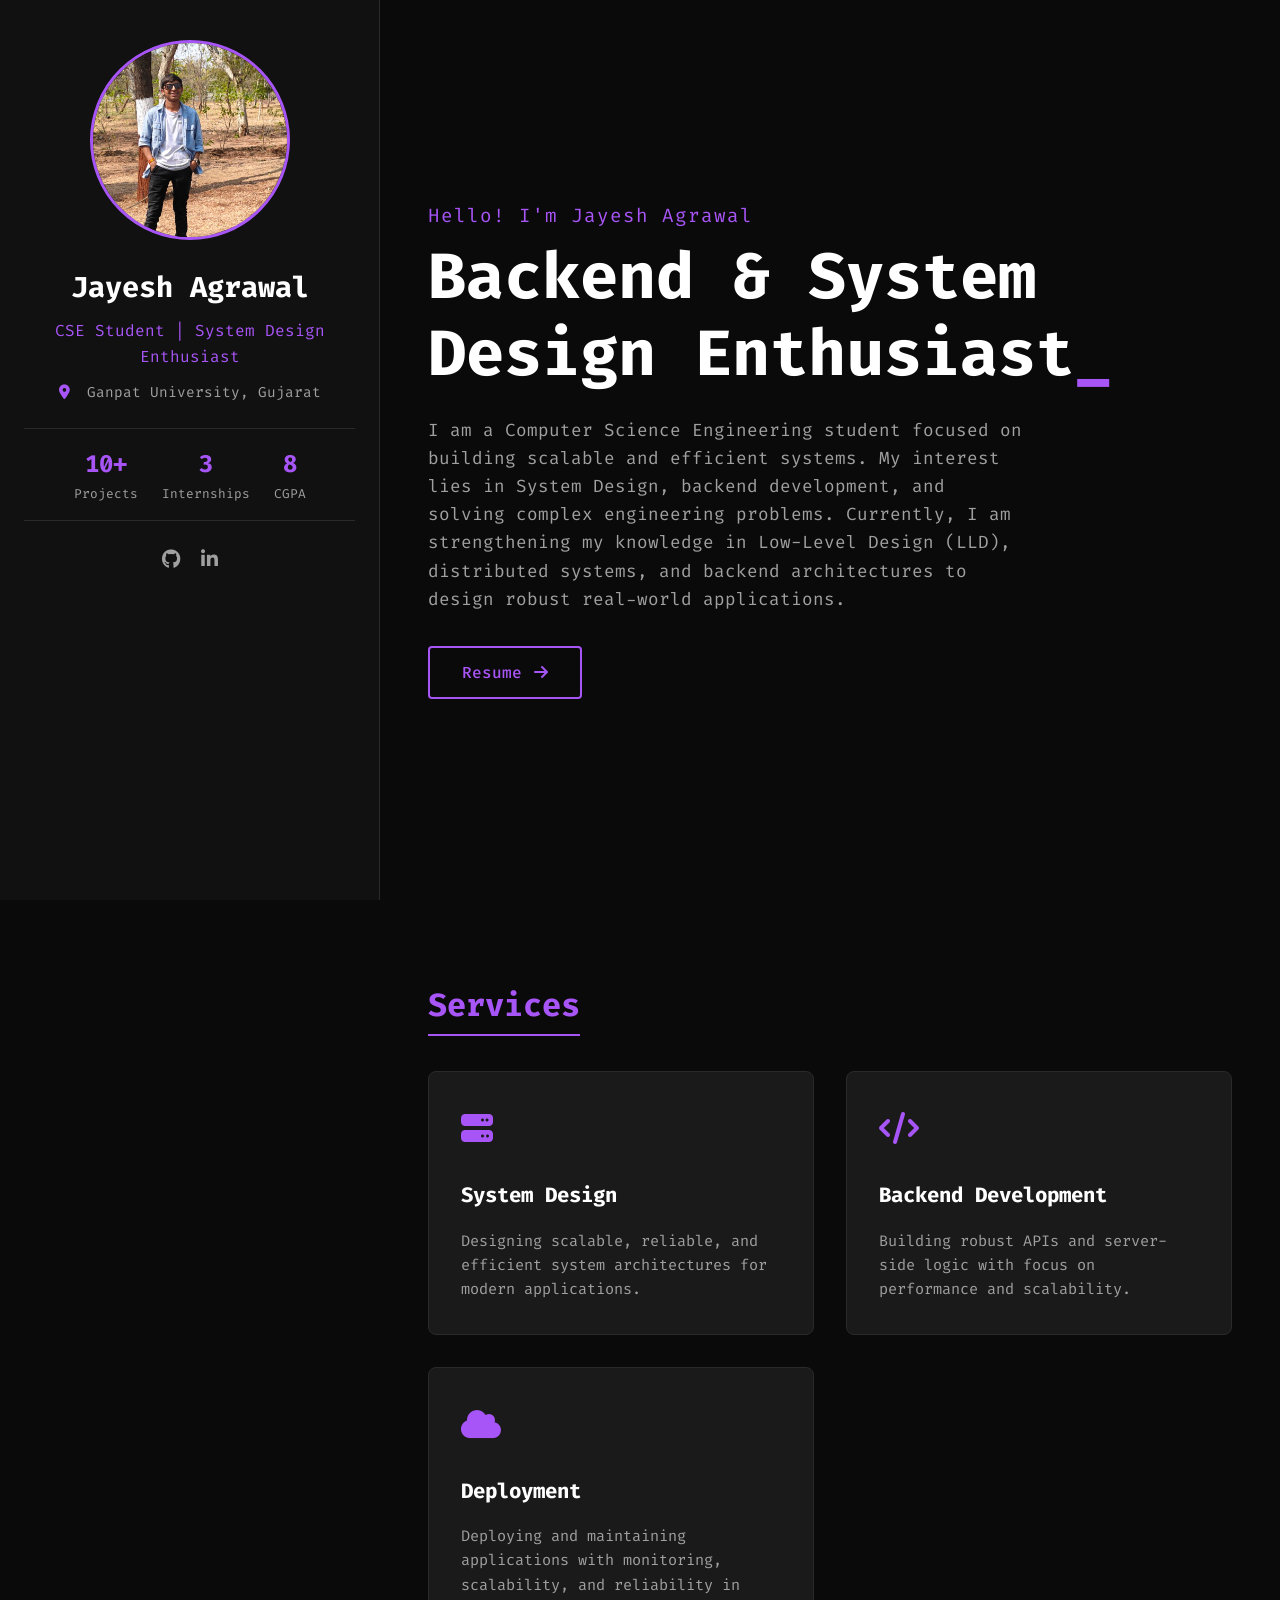
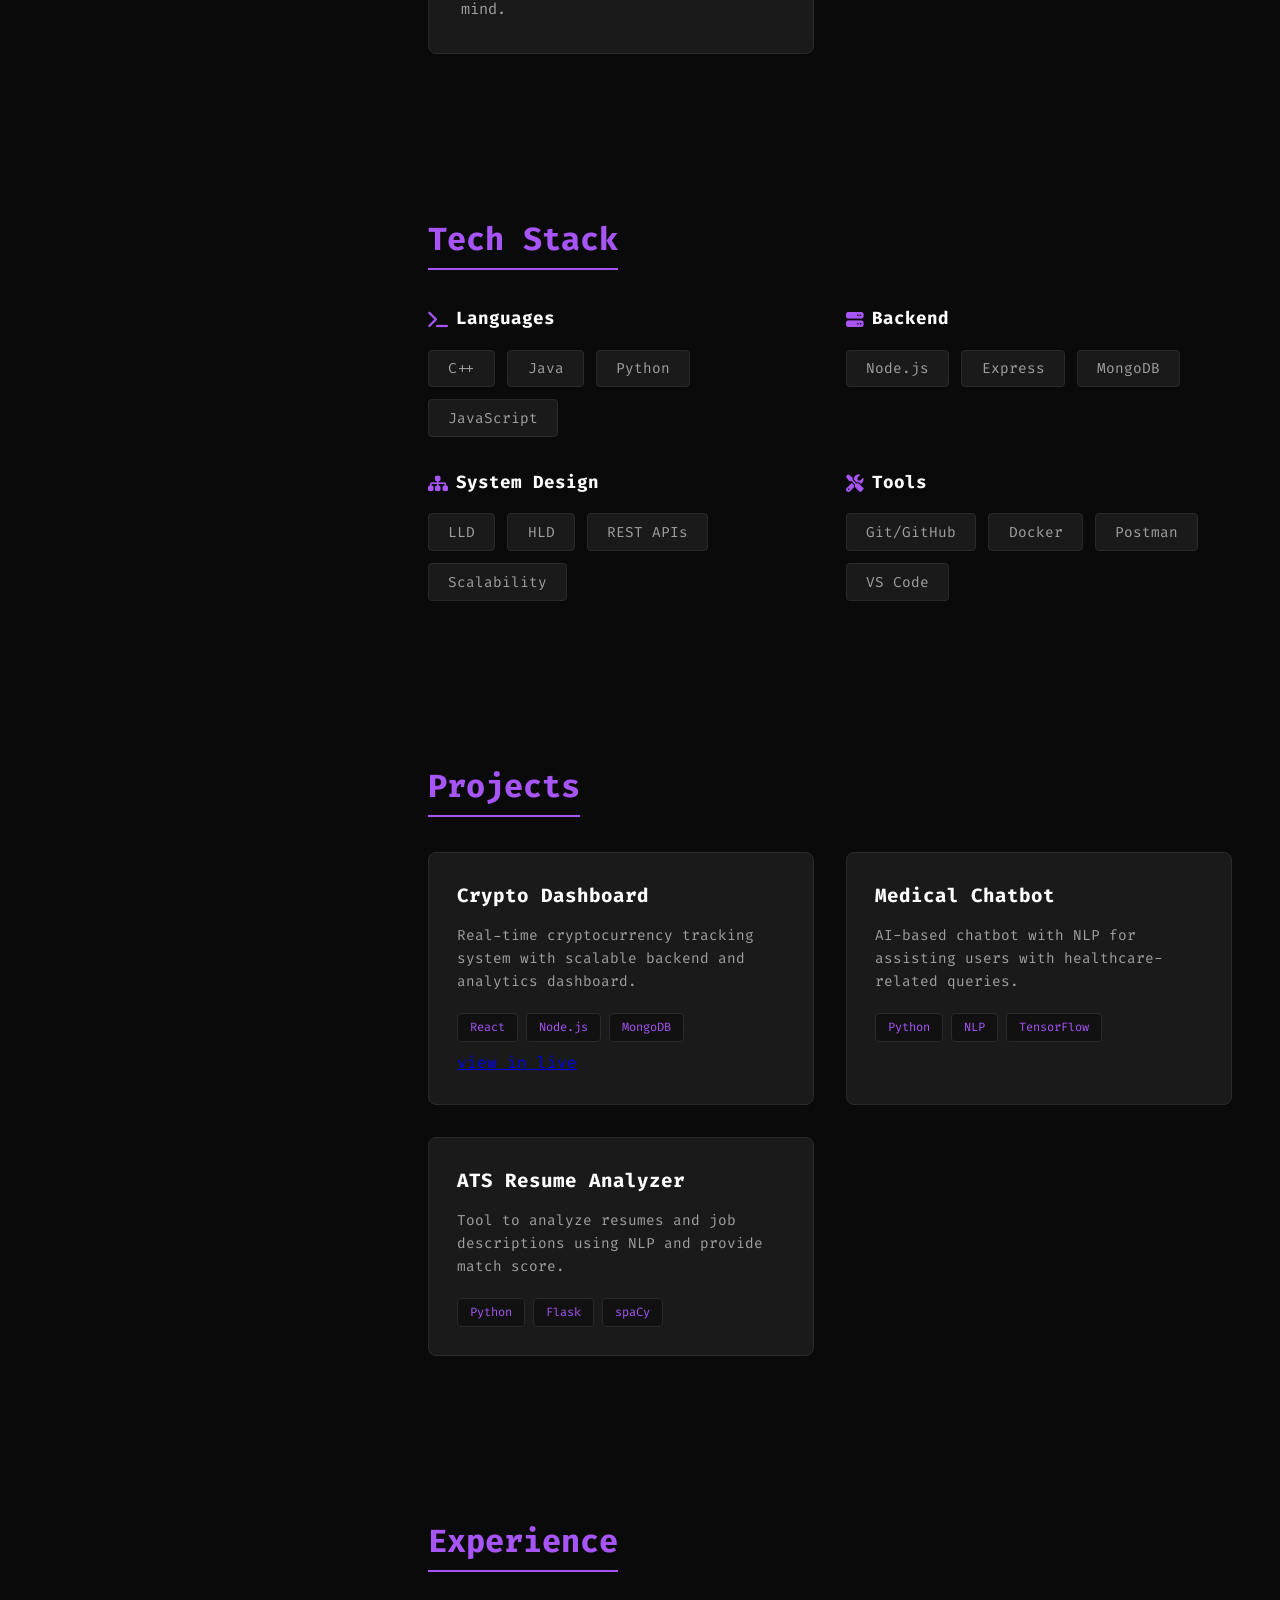
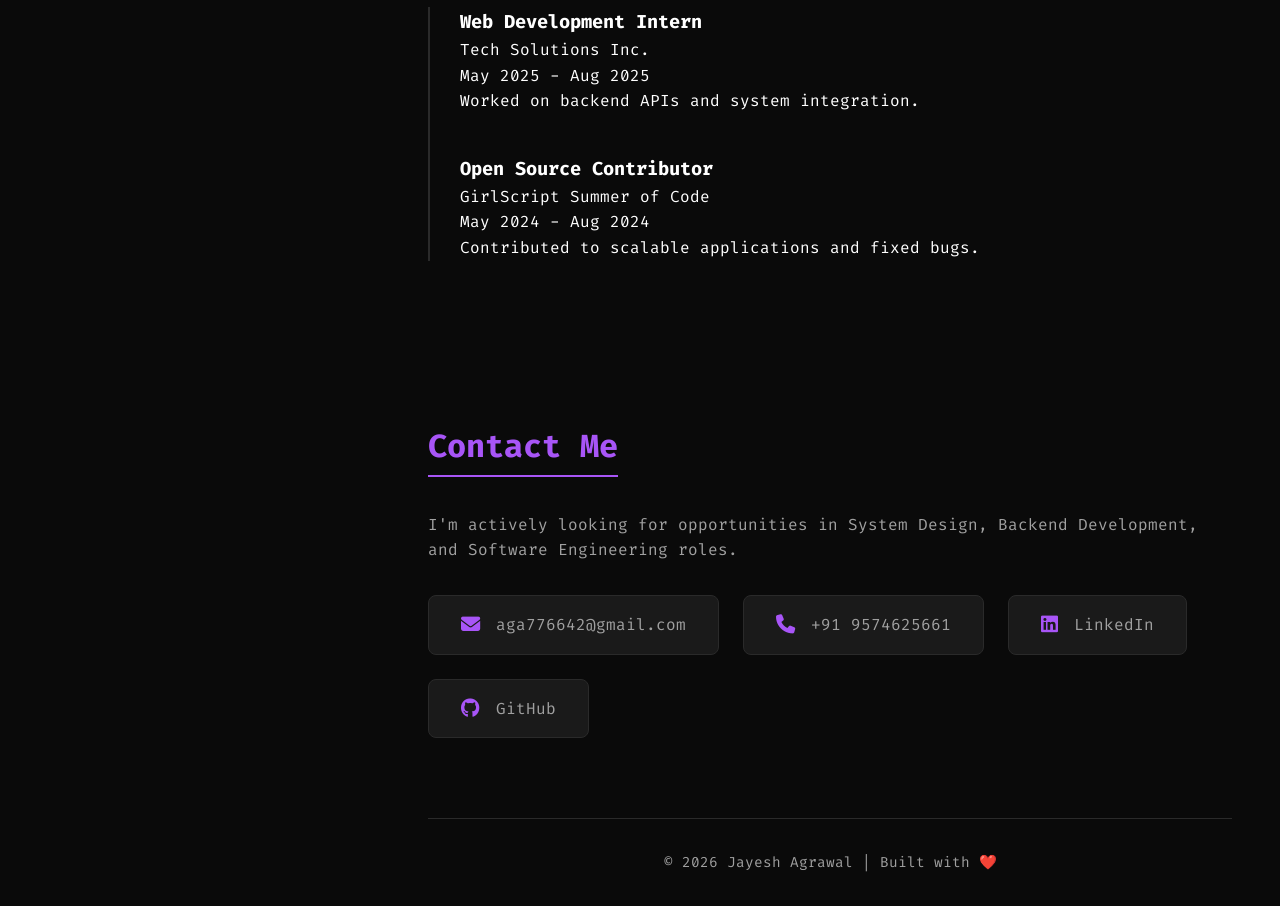
==== index.html @ ef9f1870 "first commit" ====
<!DOCTYPE html>
<html lang="en">
<head>
    <meta charset="UTF-8">
    <meta name="viewport" content="width=device-width, initial-scale=1.0">
    <title>Jayesh Agrawal | System Design Enthusiast</title>

    <link rel="stylesheet" href="style.css">

    <!-- Fonts -->
    <link href="https://fonts.googleapis.com/css2?family=Fira+Code:wght@400;500;600;700&display=swap" rel="stylesheet">

    <!-- Icons -->
    <link rel="stylesheet" href="https://cdnjs.cloudflare.com/ajax/libs/font-awesome/6.5.1/css/all.min.css">
</head>

<body>

<!-- Sidebar -->
<aside class="sidebar">
    <div class="profile-container">

        <div class="profile-image">
            <img src="images/pImage.jpeg" alt="profile">
        </div>

        <div class="profile-info">
            <h2 class="profile-name">Jayesh Agrawal</h2>    
            <p class="profile-title">CSE Student | System Design Enthusiast</p>
            <p class="profile-location">
                <i class="fas fa-map-marker-alt"></i> Ganpat University, Gujarat
            </p>

            <div class="profile-stats">
                <div class="stat-item">
                    <span class="stat-number">10+</span>
                    <span class="stat-label">Projects</span>
                </div>
                <div class="stat-item">
                    <span class="stat-number">3</span>
                    <span class="stat-label">Internships</span>
                </div>
                <div class="stat-item">
                    <span class="stat-number">8</span>
                    <span class="stat-label">CGPA</span>
                </div>
            </div>

            <div class="profile-social">
                <a href="https://github.com/yourusername" target="_blank">
                    <i class="fab fa-github"></i>
                </a>
                <a href="https://www.linkedin.com/in/jayesh-agrawal-59233b357" target="_blank">
                    <i class="fab fa-linkedin-in"></i>
                </a>
            </div>

        </div>
    </div>
</aside>

<!-- Main Content -->
<main class="main-content">
<div class="container">

<!-- Hero Section -->
<section class="hero">
    <p class="greeting">Hello! I'm Jayesh Agrawal</p>

    <h1 class="main-title">Backend & System Design Enthusiast</h1>

    <p class="description">
        I am a Computer Science Engineering student focused on building scalable and efficient systems. 
        My interest lies in System Design, backend development, and solving complex engineering problems.

        Currently, I am strengthening my knowledge in Low-Level Design (LLD), distributed systems, and 
        backend architectures to design robust real-world applications.
    </p>

    <a href="https://drive.google.com/file/d/1Hsg8nvpB4uNZb0gohSUOtMNKNr97RW5D/view?usp=drivesdk" class="resume-btn">
        Resume <i class="fas fa-arrow-right"></i>
    </a>
</section>

<!-- Services -->
<section class="services">
    <h2 class="section-title">Services</h2>

    <div class="services-grid">

        <div class="service-card">
            <div class="service-icon">
                <i class="fas fa-server"></i>
            </div>
            <h3>System Design</h3>
            <p>Designing scalable, reliable, and efficient system architectures for modern applications.</p>
        </div>

        <div class="service-card">
            <div class="service-icon">
                <i class="fas fa-code"></i>
            </div>
            <h3>Backend Development</h3>
            <p>Building robust APIs and server-side logic with focus on performance and scalability.</p>
        </div>

        <div class="service-card">
            <div class="service-icon">
                <i class="fas fa-cloud"></i>
            </div>
            <h3>Deployment</h3>
            <p>Deploying and maintaining applications with monitoring, scalability, and reliability in mind.</p>
        </div>

    </div>
</section>

<!-- Skills -->
<section class="skills">
    <h2 class="section-title">Tech Stack</h2>

    <div class="skills-container">

        <div class="skill-category">
            <h3><i class="fas fa-terminal"></i> Languages</h3>
            <div class="skill-items">
                <span class="skill-item">C++</span>
                <span class="skill-item">Java</span>
                <span class="skill-item">Python</span>
                <span class="skill-item">JavaScript</span>
            </div>
        </div>

        <div class="skill-category">
            <h3><i class="fas fa-server"></i> Backend</h3>
            <div class="skill-items">
                <span class="skill-item">Node.js</span>
                <span class="skill-item">Express</span>
                <span class="skill-item">MongoDB</span>
            </div>
        </div>

        <div class="skill-category">
            <h3><i class="fas fa-sitemap"></i> System Design</h3>
            <div class="skill-items">
                <span class="skill-item">LLD</span>
                <span class="skill-item">HLD</span>
                <span class="skill-item">REST APIs</span>
                <span class="skill-item">Scalability</span>
            </div>
        </div>

        <div class="skill-category">
            <h3><i class="fas fa-tools"></i> Tools</h3>
            <div class="skill-items">
                <span class="skill-item">Git/GitHub</span>
                <span class="skill-item">Docker</span>
                <span class="skill-item">Postman</span>
                <span class="skill-item">VS Code</span>
            </div>
        </div>

    </div>
</section>

<!-- Projects -->
<section class="projects">
    <h2 class="section-title">Projects</h2>

    <div class="projects-grid">

        <div class="project-card">
            <h3>Crypto Dashboard</h3>
            <p>
                Real-time cryptocurrency tracking system with scalable backend and analytics dashboard.
            </p>
            <div class="project-tags">
                <span>React</span>
                <span>Node.js</span>
                <span>MongoDB</span>
                <a href="https://crypto-dashboard-alpha-plum.vercel.app/" target="_blank">view in live</a>
            </div>
        </div>

        <div class="project-card">
            <h3>Medical Chatbot</h3>
            <p>
                AI-based chatbot with NLP for assisting users with healthcare-related queries.
            </p>
            <div class="project-tags">
                <span>Python</span>
                <span>NLP</span>
                <span>TensorFlow</span>
            </div>
        </div>

        <div class="project-card">
            <h3>ATS Resume Analyzer</h3>
            <p>
                Tool to analyze resumes and job descriptions using NLP and provide match score.
            </p>
            <div class="project-tags">
                <span>Python</span>
                <span>Flask</span>
                <span>spaCy</span>
            </div>
        </div>

    </div>
</section>

<!-- Experience -->
<section class="experience">
    <h2 class="section-title">Experience</h2>

    <div class="timeline">

        <div class="timeline-item">
            <h3>Web Development Intern</h3>
            <p>Tech Solutions Inc.</p>
            <p>May 2025 - Aug 2025</p>
            <p>Worked on backend APIs and system integration.</p>
        </div>

        <div class="timeline-item">
            <h3>Open Source Contributor</h3>
            <p>GirlScript Summer of Code</p>
            <p>May 2024 - Aug 2024</p>
            <p>Contributed to scalable applications and fixed bugs.</p>
        </div>

    </div>
</section>

<!-- Contact -->
<section class="contact">
    <h2 class="section-title">Contact Me</h2>

    <p class="contact-intro">
        I'm actively looking for opportunities in System Design, Backend Development, and Software Engineering roles.
    </p>

    <div class="contact-links">

        <a href="mailto:aga776642@gmail.com" class="contact-item">
            <i class="fas fa-envelope"></i>
            <span>aga776642@gmail.com</span>
        </a>

        <a href="tel:+91 9574625661" class="contact-item">
            <i class="fas fa-phone"></i>
            <span>+91 9574625661</span>
        </a>

        <a href="https://www.linkedin.com/in/jayesh-agrawal-59233b357" target="_blank" class="contact-item">
            <i class="fab fa-linkedin"></i>
            <span>LinkedIn</span>
        </a>

        <a href="https://github.com/yourusername" target="_blank" class="contact-item">
            <i class="fab fa-github"></i>
            <span>GitHub</span>
        </a>

    </div>
</section>

<!-- Footer -->
<footer class="footer">
    <p>© 2026 Jayesh Agrawal | Built with ❤️</p>
</footer>

</div>
</main>

</body>
</html>
---- style.css ----
/* ===== RESET & BASE ===== */
* {
    margin: 0;
    padding: 0;
    box-sizing: border-box;
}

:root {
    --bg-primary: #0a0a0a;
    --bg-secondary: #111111;
    --bg-card: #1a1a1a;
    --text-primary: #ffffff;
    --text-secondary: #a0a0a0;
    --accent: #a855f7;        /* Purple accent */
    --accent-dark: #9333ea;    /* Darker purple */
    --accent-glow: rgba(168, 85, 247, 0.2);  /* Purple glow */
    --border-color: #2a2a2a;
    --sidebar-width: 380px;
}

body {
    font-family: 'Fira Code', monospace;
    background-color: var(--bg-primary);
    color: var(--text-primary);
    line-height: 1.6;
    display: flex;
}

/* ===== SIDEBAR ===== */
.sidebar {
    width: var(--sidebar-width);
    height: 100vh;
    position: fixed;
    left: 0;
    top: 0;
    background: var(--bg-secondary);
    border-right: 1px solid var(--border-color);
    overflow-y: auto;
    padding: 2.5rem 1.5rem;
}

.profile-container {
    display: flex;
    flex-direction: column;
    align-items: center;
    text-align: center;
}

.profile-image {
    width: 200px;
    height: 200px;
    border-radius: 50%;
    overflow: hidden;
    border: 3px solid var(--accent);
    margin-bottom: 1.5rem;
    position: relative;
}

.profile-image::before {
    content: '';
    position: absolute;
    top: -3px;
    left: -3px;
    right: -3px;
    bottom: -3px;
    border-radius: 50%;
    background: transparent;
    border: 1px solid var(--accent);
    opacity: 0.5;
    animation: pulseRing 2s infinite;
}

@keyframes pulseRing {
    0% { transform: scale(1); opacity: 0.5; }
    50% { transform: scale(1.05); opacity: 0.2; }
    100% { transform: scale(1); opacity: 0.5; }
}

.profile-image img {
    width: 100%;
    height: 100%;
    object-fit: cover;
}

.profile-name {
    font-size: 1.8rem;
    font-weight: 700;
    color: var(--text-primary);
    margin-bottom: 0.5rem;
}

.profile-title {
    color: var(--accent);
    font-size: 1rem;
    margin-bottom: 0.75rem;
}

.profile-location {
    color: var(--text-secondary);
    font-size: 0.9rem;
    margin-bottom: 1.5rem;
}

.profile-location i {
    color: var(--accent);
    margin-right: 0.5rem;
}

.profile-stats {
    display: flex;
    justify-content: center;
    gap: 1.5rem;
    margin-bottom: 1.5rem;
    padding: 1rem 0;
    border-top: 1px solid var(--border-color);
    border-bottom: 1px solid var(--border-color);
}

.stat-item {
    display: flex;
    flex-direction: column;
}

.stat-number {
    font-size: 1.5rem;
    font-weight: 700;
    color: var(--accent);
}

.stat-label {
    font-size: 0.8rem;
    color: var(--text-secondary);
}

.profile-social {
    display: flex;
    justify-content: center;
    gap: 1.25rem;
    margin-bottom: 1.5rem;
}

.profile-social a {
    color: var(--text-secondary);
    font-size: 1.2rem;
    transition: all 0.3s ease;
}

.profile-social a:hover {
    color: var(--accent);
    transform: translateY(-3px);
}

.download-cv-btn {
    display: inline-flex;
    align-items: center;
    gap: 0.75rem;
    padding: 0.75rem 2rem;
    background: transparent;
    color: var(--accent);
    border: 2px solid var(--accent);
    border-radius: 4px;
    text-decoration: none;
    font-size: 0.95rem;
    font-weight: 500;
    transition: all 0.3s ease;
    width: 100%;
    justify-content: center;
}

.download-cv-btn:hover {
    background: var(--accent);
    color: var(--bg-primary);
    transform: translateY(-2px);
    box-shadow: 0 4px 12px var(--accent-glow);
}

/* ===== MAIN CONTENT ===== */
.main-content {
    margin-left: var(--sidebar-width);
    flex: 1;
    min-height: 100vh;
}

.container {
    max-width: 1000px;
    margin: 0 auto;
    padding: 0 3rem;
}

/* ===== TYPOGRAPHY ===== */
.greeting {
    color: var(--accent);
    font-size: 1.2rem;
    margin-bottom: 0.5rem;
    letter-spacing: 1px;
}

.main-title {
    font-size: 4rem;
    font-weight: 700;
    color: var(--text-primary);
    margin-bottom: 1.5rem;
    line-height: 1.2;
    position: relative;
}

.main-title::after {
    content: '_';
    color: var(--accent);
    animation: blink 1s infinite;
}

@keyframes blink {
    0%, 50% { opacity: 1; }
    51%, 100% { opacity: 0; }
}

.description {
    color: var(--text-secondary);
    font-size: 1.1rem;
    max-width: 600px;
    margin-bottom: 2rem;
}

.section-title {
    font-size: 2rem;
    color: var(--accent);
    margin-bottom: 2.5rem;
    position: relative;
    display: inline-block;
}

.section-title::after {
    content: '';
    position: absolute;
    bottom: -5px;
    left: 0;
    width: 100%;
    height: 2px;
    background: var(--accent);
}

/* ===== HERO SECTION ===== */
.hero {
    min-height: 100vh;
    display: flex;
    flex-direction: column;
    justify-content: center;
    padding: 4rem 0;
}

.resume-btn {
    display: inline-flex;
    align-items: center;
    gap: 0.75rem;
    padding: 0.75rem 2rem;
    background: transparent;
    color: var(--accent);
    border: 2px solid var(--accent);
    border-radius: 4px;
    text-decoration: none;
    font-size: 1rem;
    font-weight: 500;
    transition: all 0.3s ease;
    width: fit-content;
}

.resume-btn:hover {
    background: var(--accent);
    color: var(--bg-primary);
    transform: translateY(-2px);
    box-shadow: 0 4px 12px var(--accent-glow);
}

.resume-btn i {
    transition: transform 0.3s ease;
}

.resume-btn:hover i {
    transform: translateX(5px);
}

/* ===== SERVICES SECTION ===== */
.services {
    padding: 5rem 0;
}

.services-grid {
    display: grid;
    grid-template-columns: repeat(auto-fit, minmax(280px, 1fr));
    gap: 2rem;
}

.service-card {
    background: var(--bg-card);
    padding: 2rem;
    border-radius: 8px;
    border: 1px solid var(--border-color);
    transition: all 0.3s ease;
}

.service-card:hover {
    transform: translateY(-5px);
    border-color: var(--accent);
    box-shadow: 0 8px 20px var(--accent-glow);
}

.service-icon {
    font-size: 2rem;
    color: var(--accent);
    margin-bottom: 1.5rem;
}

.service-card h3 {
    font-size: 1.3rem;
    color: var(--text-primary);
    margin-bottom: 1rem;
}

.service-card p {
    color: var(--text-secondary);
    font-size: 0.95rem;
    line-height: 1.6;
}

/* ===== SKILLS SECTION ===== */
.skills {
    padding: 5rem 0;
}

.skills-container {
    display: grid;
    grid-template-columns: repeat(auto-fit, minmax(250px, 1fr));
    gap: 2rem;
}

.skill-category h3 {
    color: var(--text-primary);
    font-size: 1.1rem;
    margin-bottom: 1rem;
    display: flex;
    align-items: center;
    gap: 0.5rem;
}

.skill-category h3 i {
    color: var(--accent);
}

.skill-items {
    display: flex;
    flex-wrap: wrap;
    gap: 0.75rem;
}

.skill-item {
    padding: 0.4rem 1.2rem;
    background: var(--bg-card);
    border: 1px solid var(--border-color);
    border-radius: 4px;
    color: var(--text-secondary);
    font-size: 0.9rem;
    transition: all 0.2s ease;
}

.skill-item:hover {
    border-color: var(--accent);
    color: var(--accent);
    transform: translateY(-2px);
}

/* ===== PROJECTS SECTION ===== */
.projects {
    padding: 5rem 0;
}

.projects-grid {
    display: grid;
    grid-template-columns: repeat(auto-fit, minmax(300px, 1fr));
    gap: 2rem;
}

.project-card {
    background: var(--bg-card);
    padding: 1.75rem;
    border-radius: 8px;
    border: 1px solid var(--border-color);
    transition: all 0.3s ease;
}

.project-card:hover {
    transform: translateY(-5px);
    border-color: var(--accent);
    box-shadow: 0 8px 20px var(--accent-glow);
}

.project-header {
    display: flex;
    justify-content: space-between;
    align-items: center;
    margin-bottom: 1.25rem;
}

.project-header i {
    color: var(--accent);
    font-size: 1.25rem;
}

.project-links {
    display: flex;
    gap: 1rem;
}

.project-links a {
    color: var(--text-secondary);
    font-size: 1rem;
    transition: color 0.3s ease;
}

.project-links a:hover {
    color: var(--accent);
}

.project-card h3 {
    color: var(--text-primary);
    margin-bottom: 0.75rem;
    font-size: 1.2rem;
}

.project-card p {
    color: var(--text-secondary);
    margin-bottom: 1.25rem;
    font-size: 0.9rem;
}

.project-tags {
    display: flex;
    flex-wrap: wrap;
    gap: 0.5rem;
}

.project-tags span {
    padding: 0.25rem 0.75rem;
    background: var(--bg-secondary);
    border-radius: 4px;
    color: var(--accent);
    font-size: 0.75rem;
    border: 1px solid var(--border-color);
}

/* ===== EXPERIENCE SECTION ===== */
.experience {
    padding: 5rem 0;
}

.timeline {
    position: relative;
    padding-left: 2rem;
}

.timeline::before {
    content: '';
    position: absolute;
    left: 0;
    top: 0;
    width: 2px;
    height: 100%;
    background: var(--border-color);
}

.timeline-item {
    position: relative;
    padding-bottom: 2.5rem;
}

.timeline-item:last-child {
    padding-bottom: 0;
}

.timeline-dot {
    position: absolute;
    left: -2rem;
    top: 0;
    width: 12px;
    height: 12px;
    border-radius: 50%;
    background: var(--accent);
    border: 2px solid var(--bg-primary);
    transform: translateX(-5px);
}

.timeline-content h3 {
    color: var(--text-primary);
    font-size: 1.2rem;
    margin-bottom: 0.25rem;
}

.timeline-company {
    color: var(--accent);
    font-size: 0.95rem;
    margin-bottom: 0.25rem;
}

.timeline-date {
    color: var(--text-secondary);
    font-size: 0.85rem;
    margin-bottom: 0.5rem;
}

.timeline-desc {
    color: var(--text-secondary);
    font-size: 0.95rem;
}

/* ===== CONTACT SECTION ===== */
.contact {
    padding: 5rem 0;
}

.contact-intro {
    color: var(--text-secondary);
    margin-bottom: 2rem;
    font-size: 1rem;
}

.contact-links {
    display: flex;
    flex-wrap: wrap;
    gap: 1.5rem;
}

.contact-item {
    display: flex;
    align-items: center;
    gap: 1rem;
    padding: 1rem 2rem;
    background: var(--bg-card);
    border: 1px solid var(--border-color);
    border-radius: 8px;
    text-decoration: none;
    color: var(--text-secondary);
    transition: all 0.3s ease;
}

.contact-item:hover {
    border-color: var(--accent);
    color: var(--accent);
    transform: translateY(-2px);
}

.contact-item i {
    font-size: 1.2rem;
    color: var(--accent);
}

/* ===== FOOTER ===== */
.footer {
    padding: 2rem 0;
    border-top: 1px solid var(--border-color);
    text-align: center;
    color: var(--text-secondary);
    font-size: 0.9rem;
}

.footer i {
    color: var(--accent);
}

/* ===== ANIMATIONS ===== */
@keyframes fadeInUp {
    from {
        opacity: 0;
        transform: translateY(30px);
    }
    to {
        opacity: 1;
        transform: translateY(0);
    }
}

.hero .greeting {
    animation: fadeInUp 0.6s ease-out;
}

.hero .main-title {
    animation: fadeInUp 0.6s ease-out 0.15s both;
}

.hero .description {
    animation: fadeInUp 0.6s ease-out 0.3s both;
}

.hero .resume-btn {
    animation: fadeInUp 0.6s ease-out 0.45s both;
}

/* ===== SCROLLBAR STYLING ===== */
::-webkit-scrollbar {
    width: 8px;
}

::-webkit-scrollbar-track {
    background: var(--bg-primary);
}

::-webkit-scrollbar-thumb {
    background: var(--border-color);
    border-radius: 4px;
}

::-webkit-scrollbar-thumb:hover {
    background: var(--accent);
}

/* ===== RESPONSIVE ===== */
@media (max-width: 1024px) {
    :root {
        --sidebar-width: 320px;
    }
    
    .container {
        padding: 0 2rem;
    }
    
    .main-title {
        font-size: 3rem;
    }
}

@media (max-width: 900px) {
    body {
        flex-direction: column;
    }
    
    .sidebar {
        position: relative;
        width: 100%;
        height: auto;
        border-right: none;
        border-bottom: 1px solid var(--border-color);
        padding: 2rem 1.5rem;
    }
    
    .main-content {
        margin-left: 0;
    }
    
    .profile-image {
        width: 150px;
        height: 150px;
    }
    
    .hero {
        min-height: auto;
        padding: 3rem 0;
    }
}

@media (max-width: 600px) {
    .container {
        padding: 0 1.5rem;
    }
    
    .main-title {
        font-size: 2.5rem;
    }
    
    .section-title {
        font-size: 1.8rem;
    }
    
    .services-grid,
    .projects-grid,
    .skills-container {
        grid-template-columns: 1fr;
    }
    
    .contact-links {
        flex-direction: column;
    }
    
    .contact-item {
        width: 100%;
    }
    
    .profile-stats {
        gap: 1rem;
    }
    
    .stat-number {
        font-size: 1.2rem;
    }
}

@media (max-width: 480px) {
    .main-title {
        font-size: 2rem;
    }
    
    .greeting {
        font-size: 1rem;
    }
}
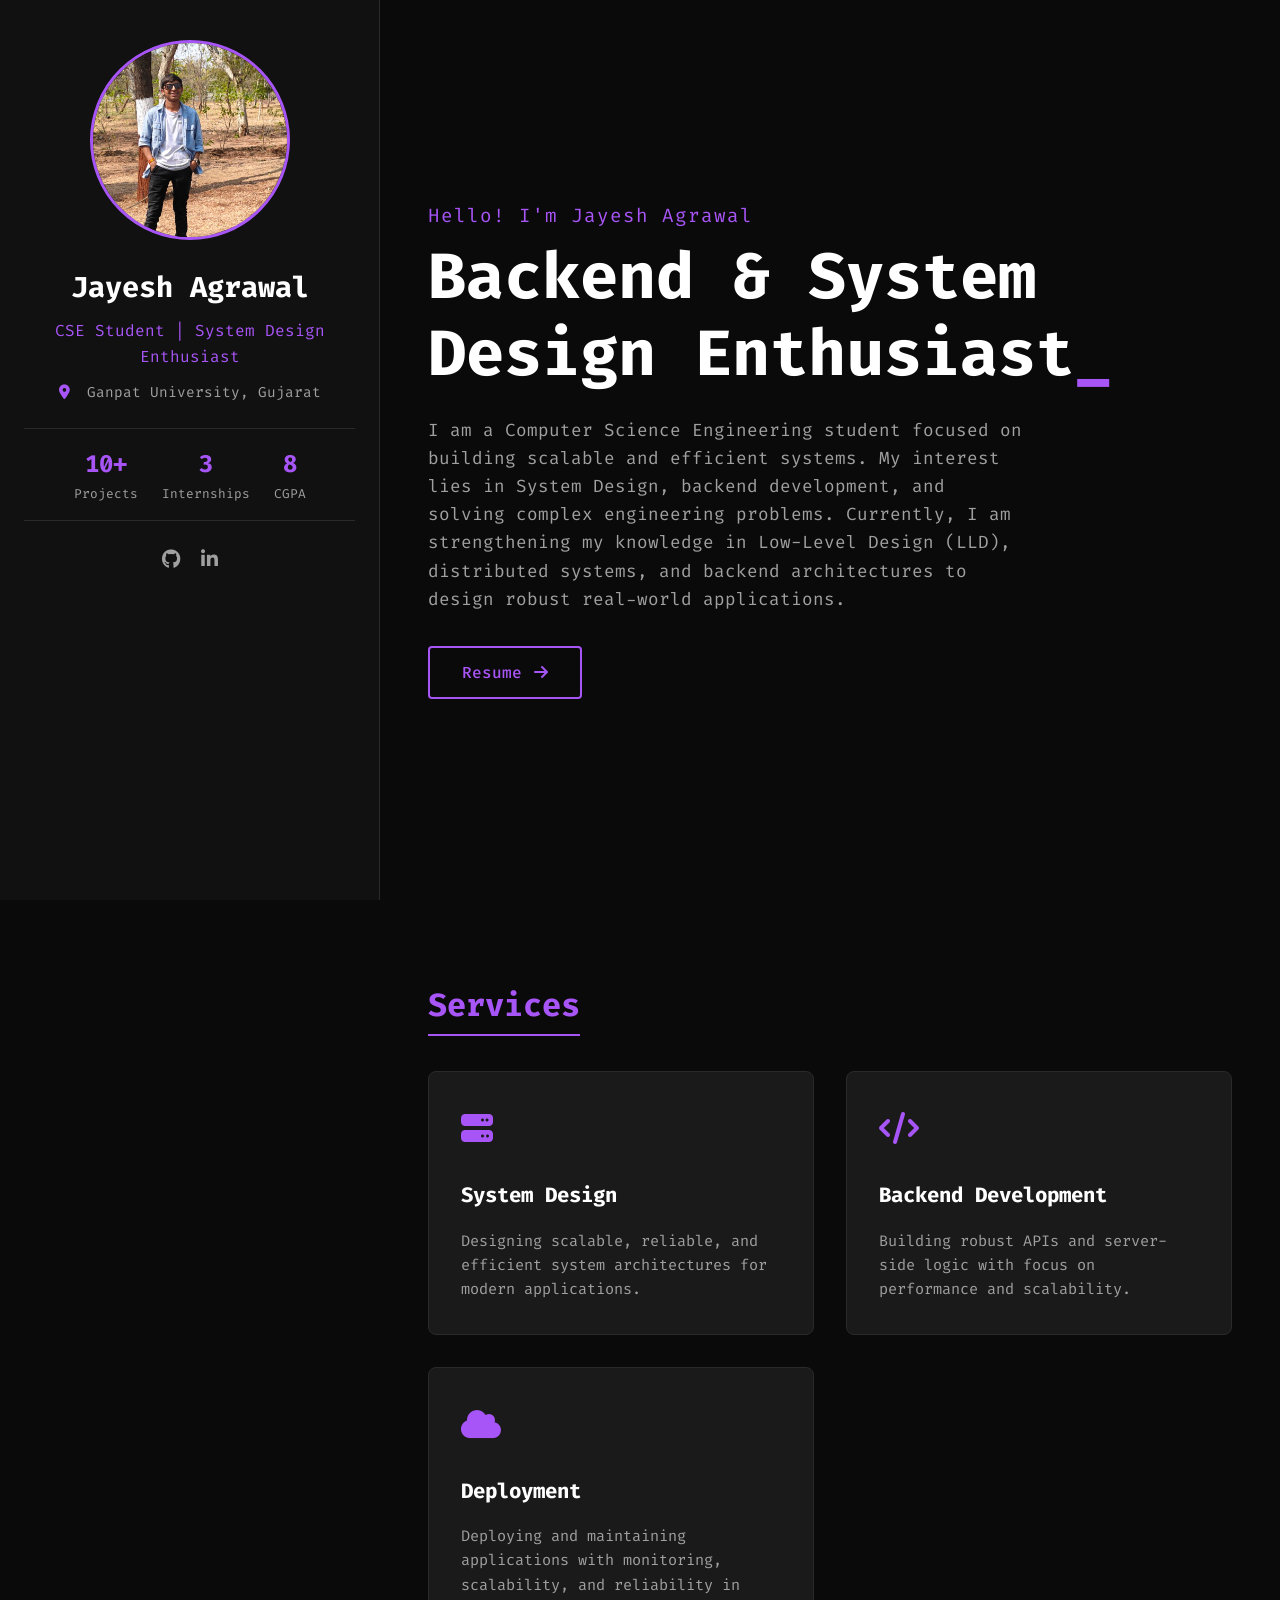
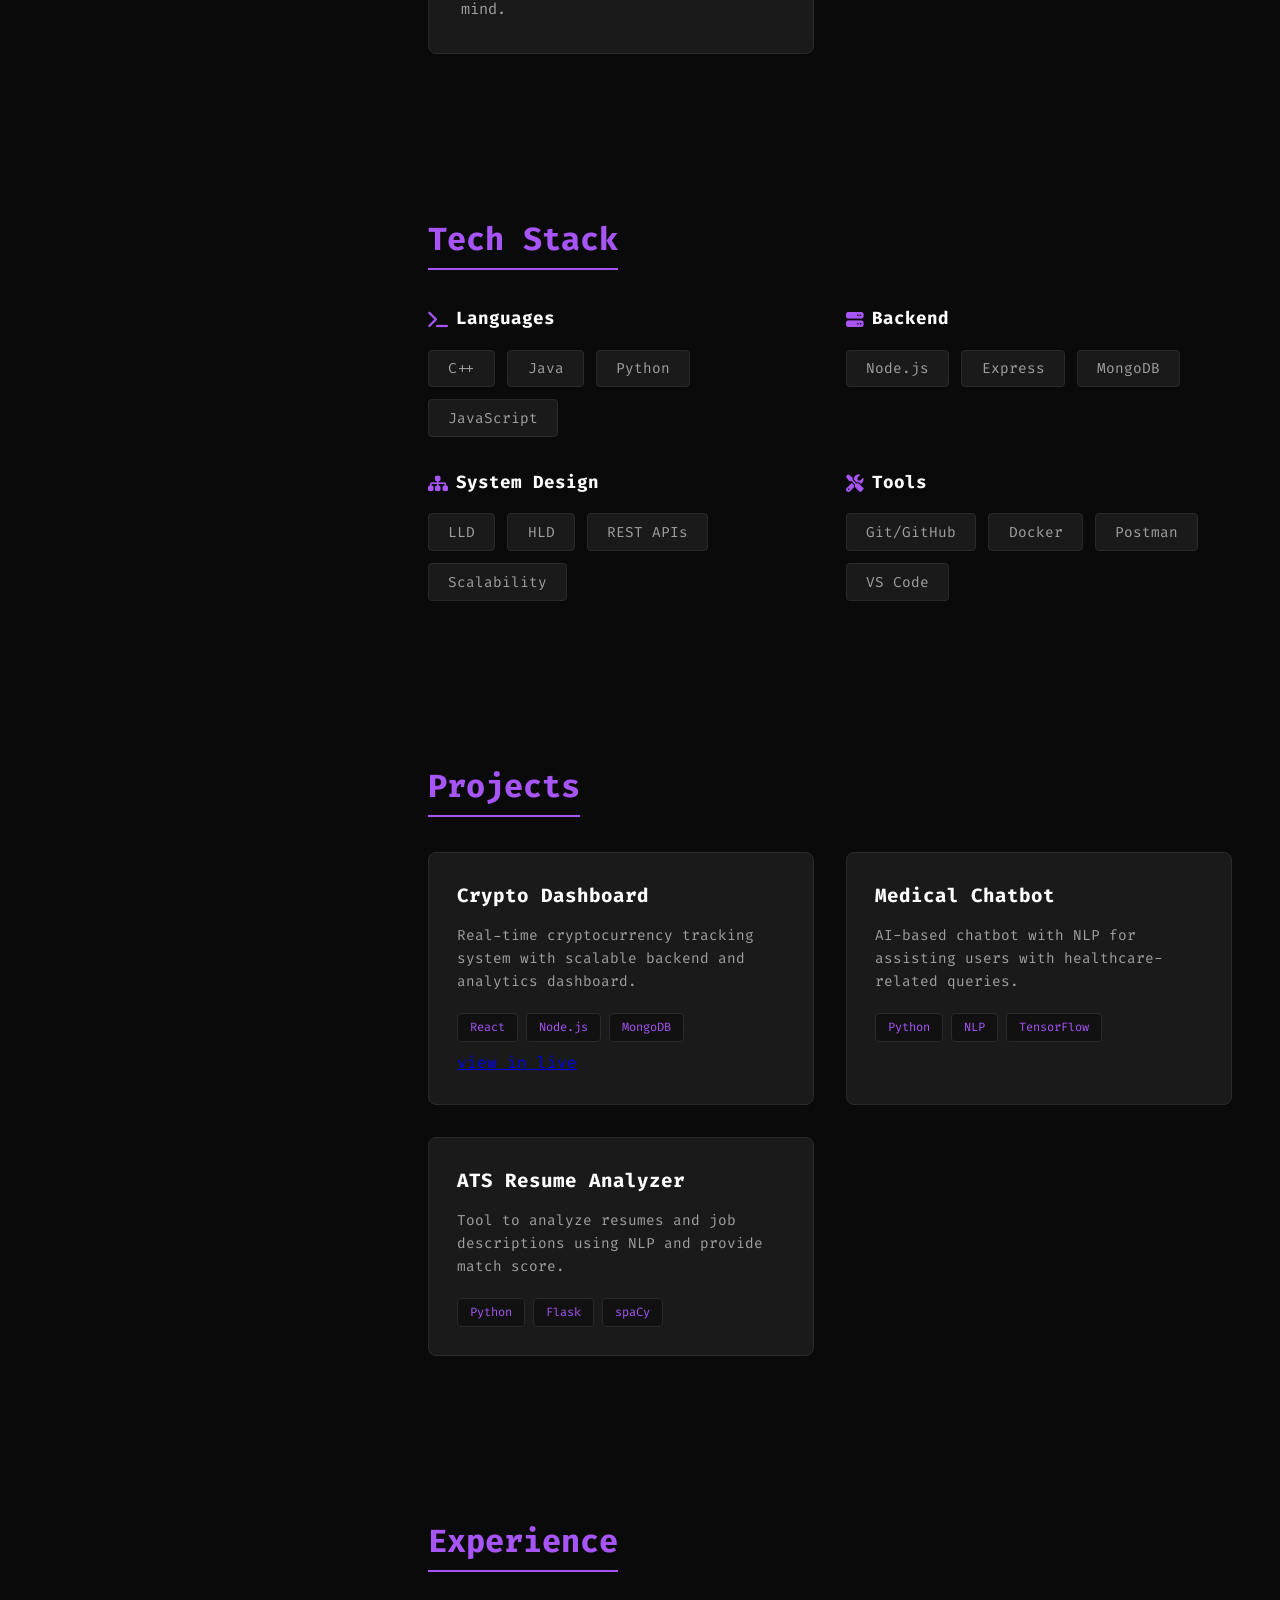
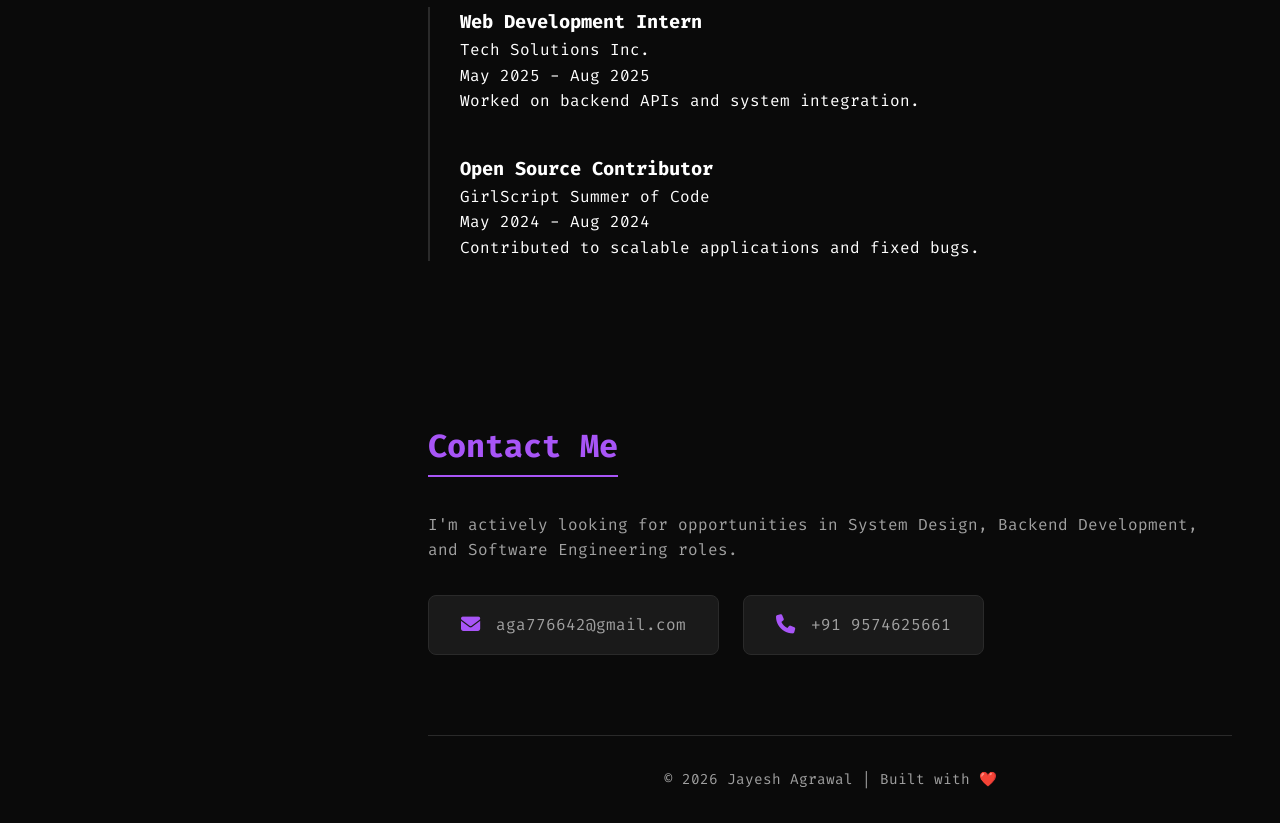
==== commit a99bda5b: "Remove contact links for LinkedIn and GitHub Removed LinkedIn and GitHub contact links from the foot" ====
--- a/index.html
+++ b/index.html
@@ -47,7 +47,7 @@
             </div>
 
             <div class="profile-social">
-                <a href="https://github.com/yourusername" target="_blank">
+                <a href="https://github.com/dashboard" target="_blank">
                     <i class="fab fa-github"></i>
                 </a>
                 <a href="https://www.linkedin.com/in/jayesh-agrawal-59233b357" target="_blank">
@@ -77,7 +77,7 @@
         backend architectures to design robust real-world applications.
     </p>
 
-    <a href="https://drive.google.com/file/d/1Hsg8nvpB4uNZb0gohSUOtMNKNr97RW5D/view?usp=drivesdk" class="resume-btn">
+    <a href="https://drive.google.com/file/d/17idWLkSBzsc--H0xodBfnNNIcajJ5miG/view?usp=drivesdk" class="resume-btn">
         Resume <i class="fas fa-arrow-right"></i>
     </a>
 </section>
@@ -251,17 +251,6 @@
             <i class="fas fa-phone"></i>
             <span>+91 9574625661</span>
         </a>
-
-        <a href="https://www.linkedin.com/in/jayesh-agrawal-59233b357" target="_blank" class="contact-item">
-            <i class="fab fa-linkedin"></i>
-            <span>LinkedIn</span>
-        </a>
-
-        <a href="https://github.com/yourusername" target="_blank" class="contact-item">
-            <i class="fab fa-github"></i>
-            <span>GitHub</span>
-        </a>
-
     </div>
 </section>
 
@@ -274,4 +263,4 @@
 </main>
 
 </body>
-</html>+</html>
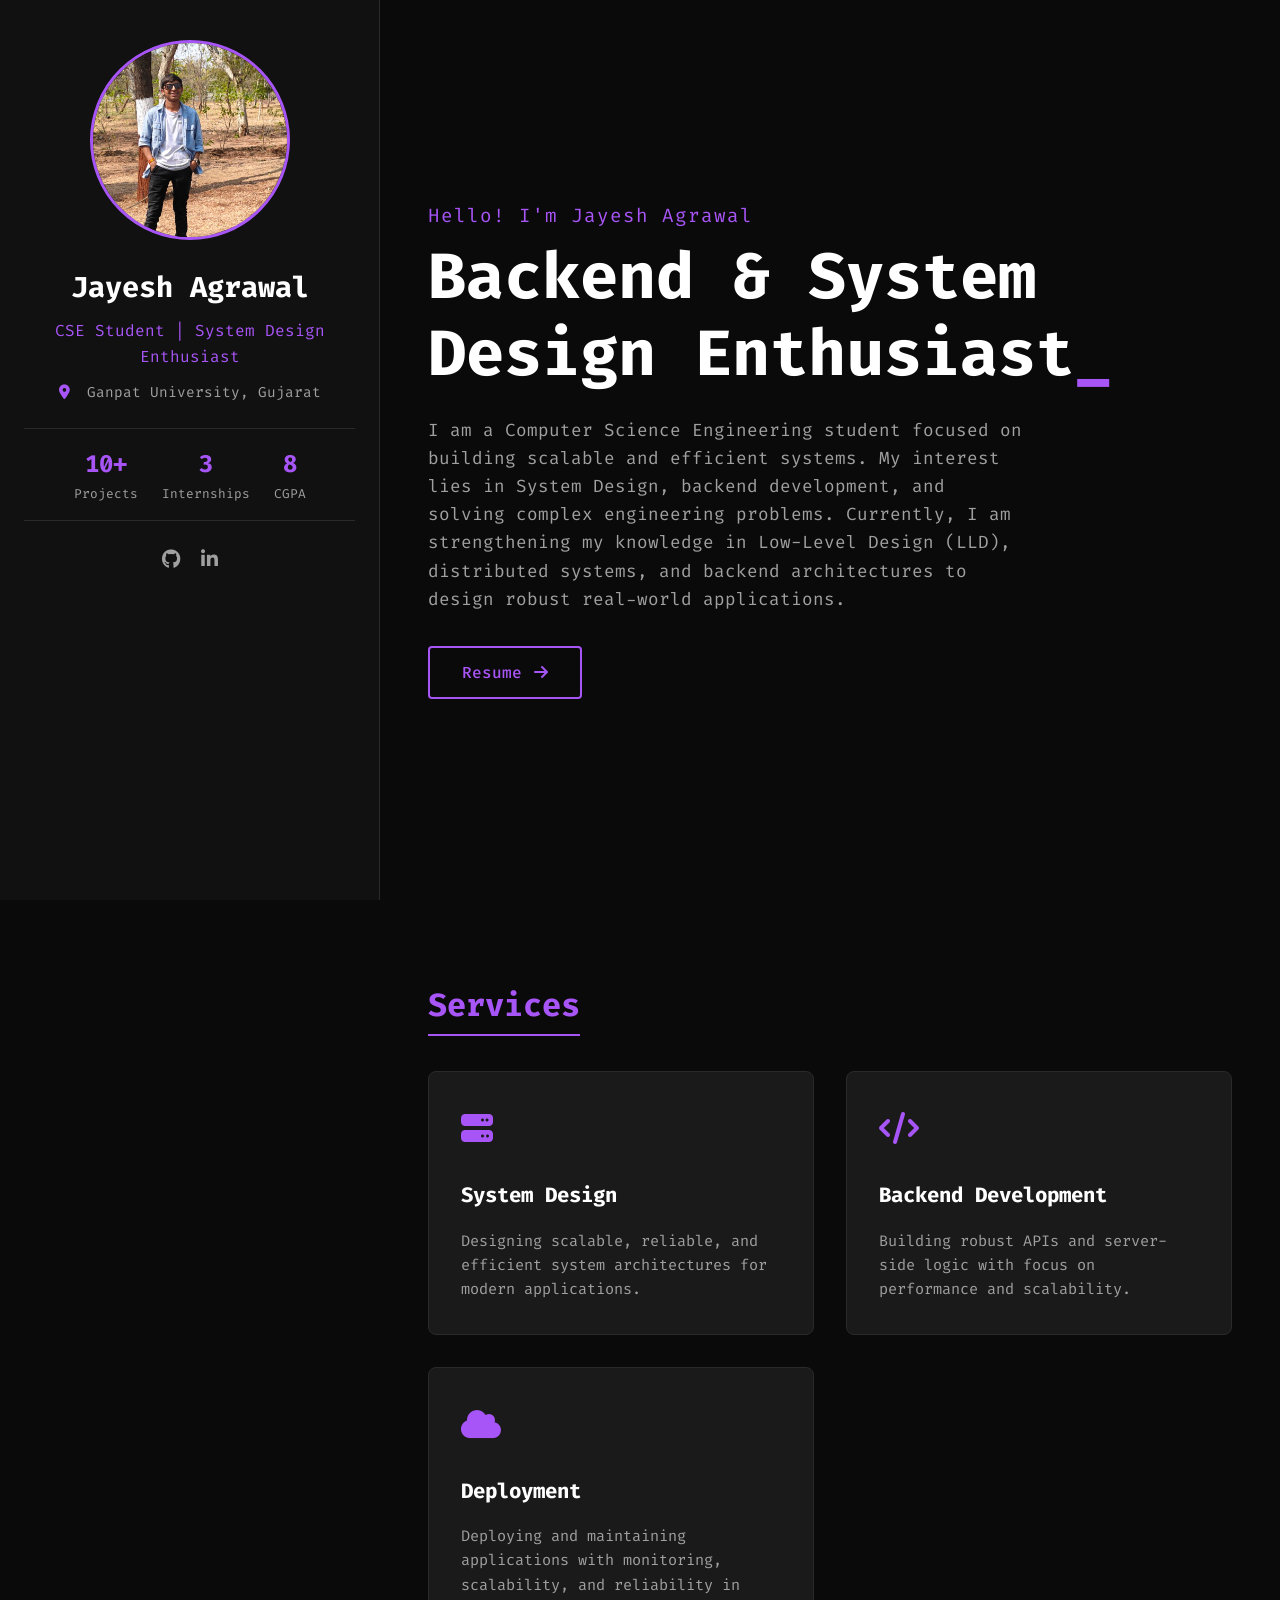
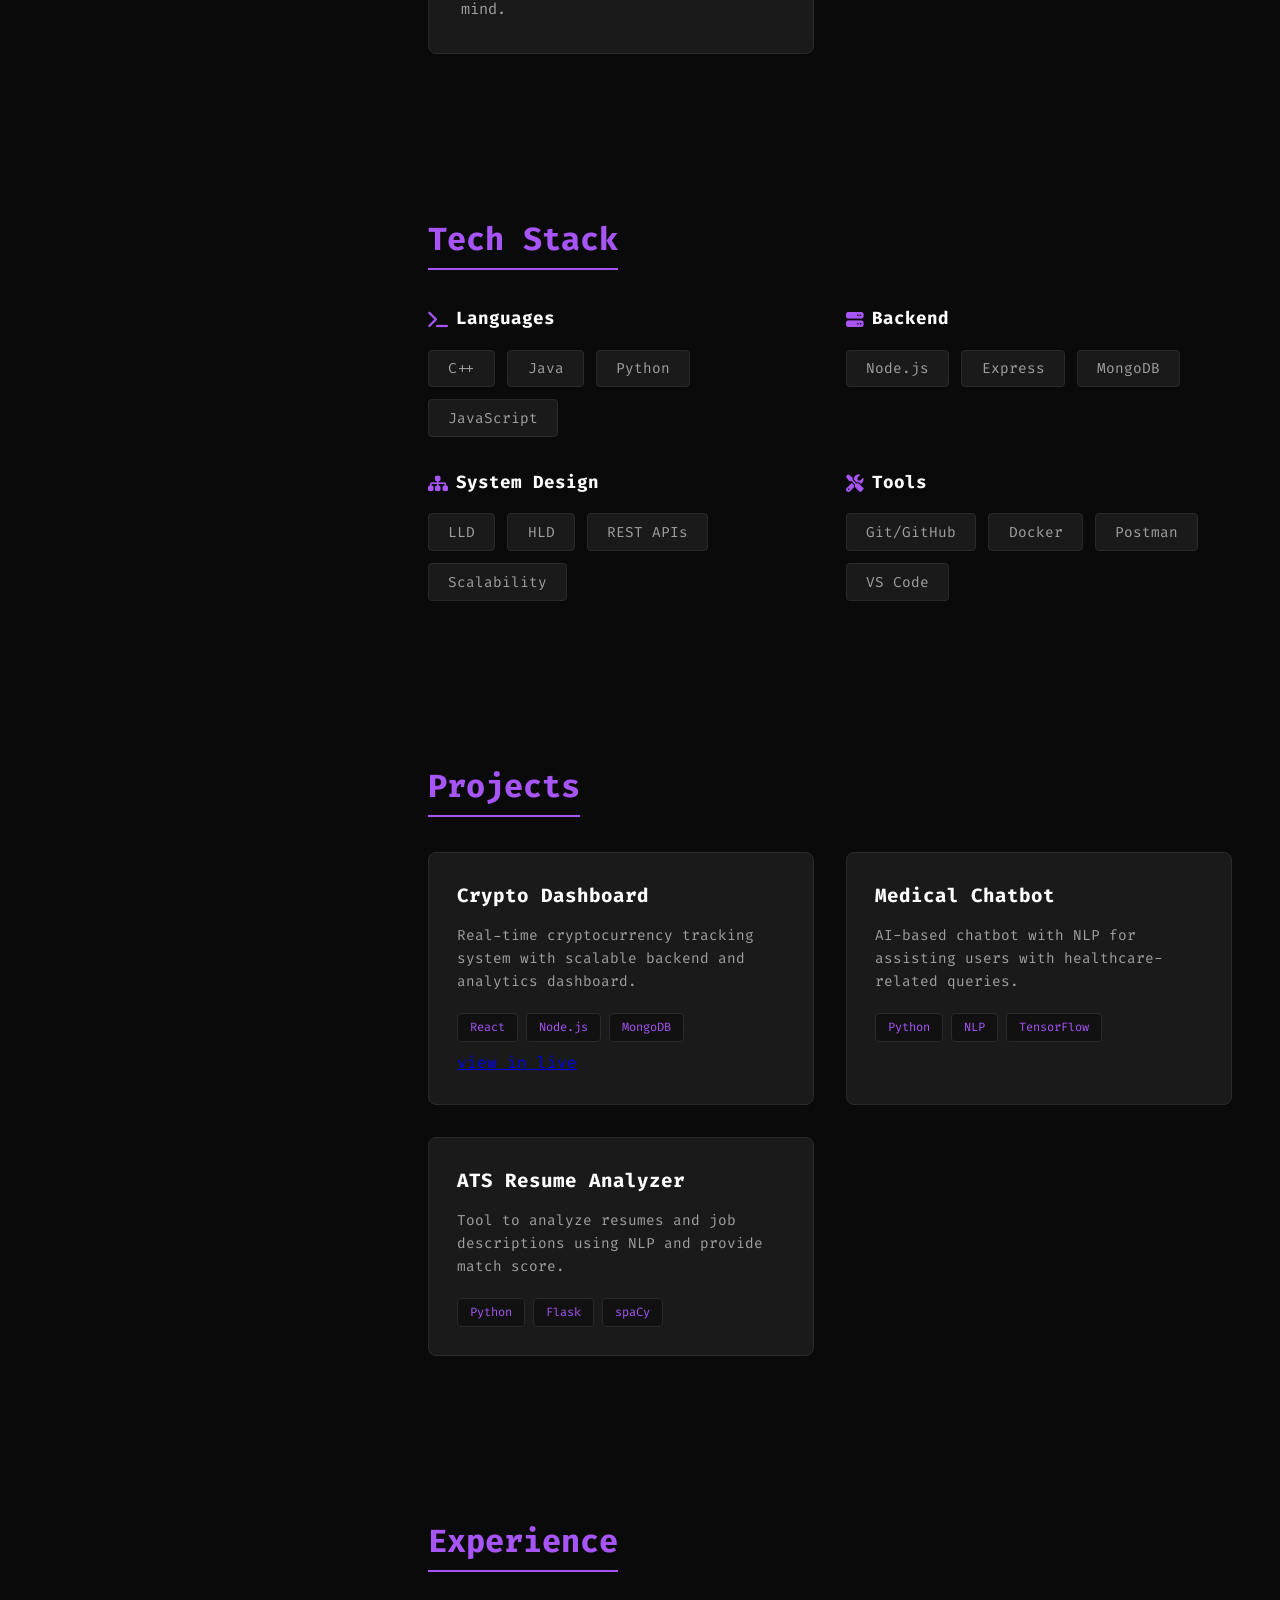
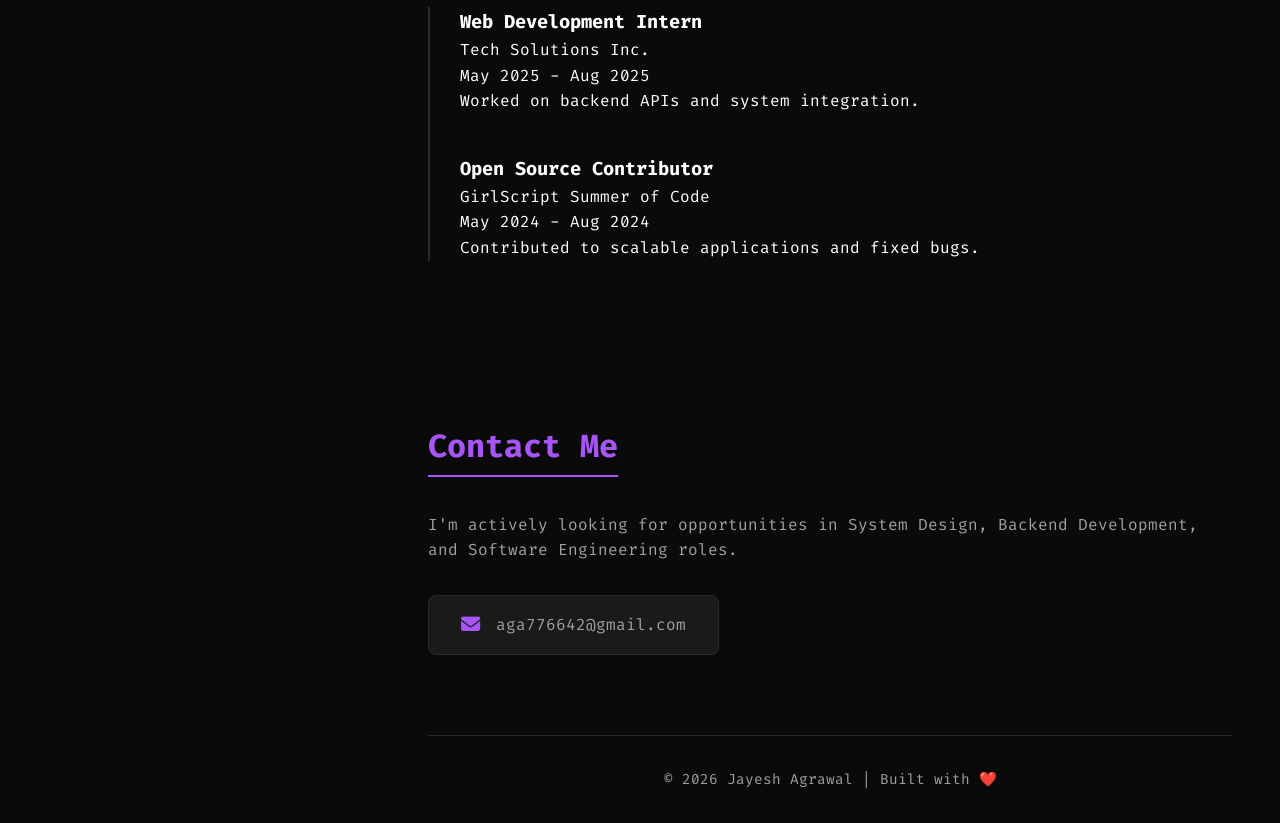
==== commit 19cb81be: "Remove phone number from contact section Removed phone contact information from the footer." ====
--- a/index.html
+++ b/index.html
@@ -77,7 +77,7 @@
         backend architectures to design robust real-world applications.
     </p>
 
-    <a href="https://drive.google.com/file/d/17idWLkSBzsc--H0xodBfnNNIcajJ5miG/view?usp=drivesdk" class="resume-btn">
+    <a href="https://drive.google.com/file/d/1Hsg8nvpB4uNZb0gohSUOtMNKNr97RW5D/view?usp=drivesdk" class="resume-btn">
         Resume <i class="fas fa-arrow-right"></i>
     </a>
 </section>
@@ -247,9 +247,7 @@
             <span>aga776642@gmail.com</span>
         </a>
 
-        <a href="tel:+91 9574625661" class="contact-item">
-            <i class="fas fa-phone"></i>
-            <span>+91 9574625661</span>
+        
         </a>
     </div>
 </section>
